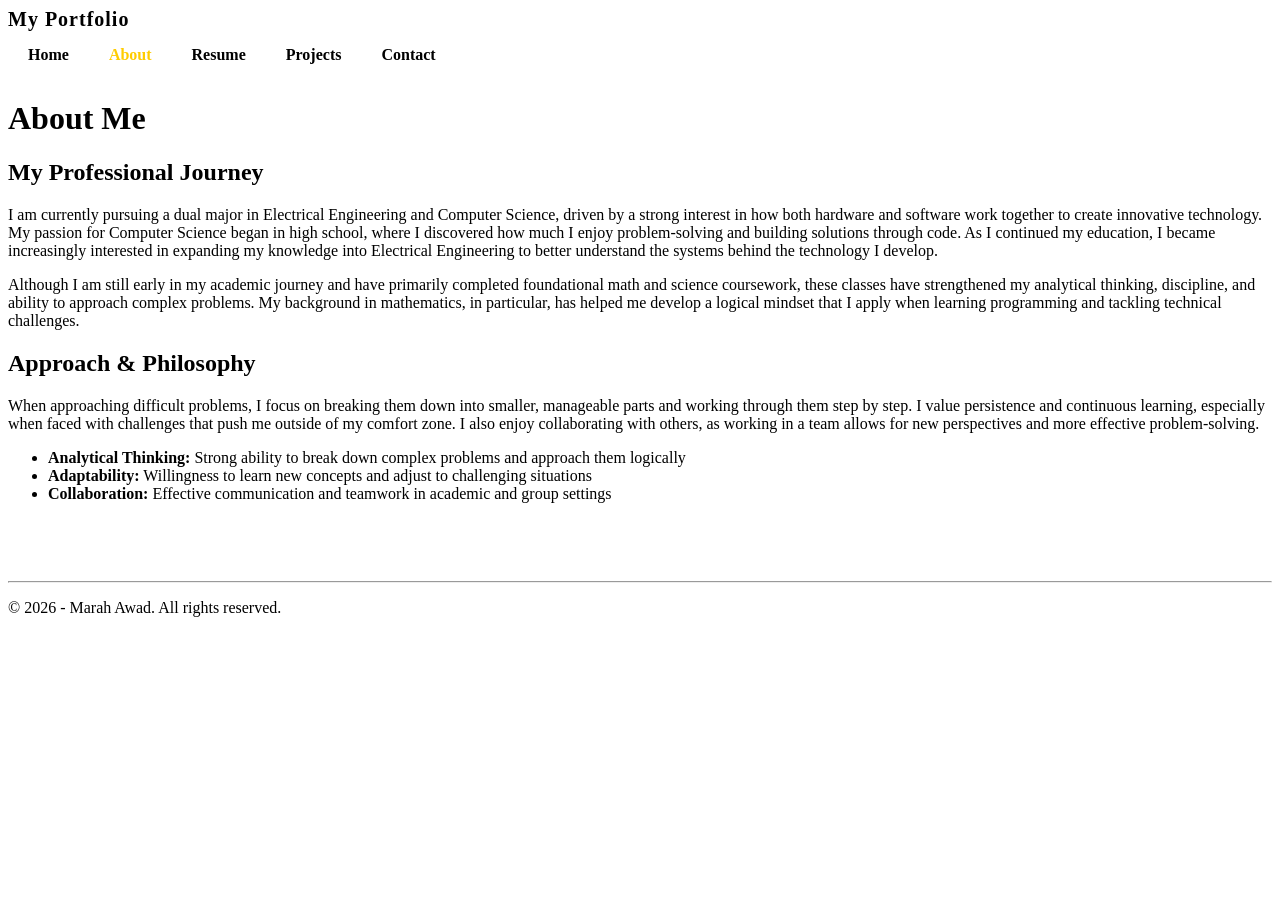
==== about.html @ f0700022 "files added" ====
<!DOCTYPE html>
<html lang="en">
<head>
    <meta charset="UTF-8">
    <meta name="viewport" content="width=device-width, initial-scale=1.0">
    <title>About Me | Professional E-Portfolio</title>
    <link rel="stylesheet" href="style.css">
</head>
<body>

    <nav>
        <div class="logo">My Portfolio</div>
        <ul>
            <li><a href="index.html">Home</a></li>
            <li><a href="about.html" class="active">About</a></li>
            <li><a href="resume.html">Resume</a></li>
            <li><a href="projects.html">Projects</a></li>
            <li><a href="contact.html">Contact</a></li>
        </ul>
    </nav>

    <main class="content-container">
        <header>
            <h1>About Me</h1>
        </header>

        <section class="bio-narrative">
            <h2>My Professional Journey</h2>
            <p>I am currently pursuing a dual major in Electrical Engineering and Computer Science, 
                driven by a strong interest in how both hardware and software work together to create 
                innovative technology. My passion for Computer Science began in high school, where 
                I discovered how much I enjoy problem-solving and building solutions through code. 
                As I continued my education, I became increasingly interested in expanding my knowledge 
                into Electrical Engineering to better understand the systems behind the technology 
                I develop.</p>
            <p>
                Although I am still early in my academic journey and have primarily completed foundational
                 math and science coursework, these classes have strengthened my analytical thinking, 
                 discipline, and ability to approach complex problems. My background in mathematics, 
                 in particular, has helped me develop a logical mindset that I apply when learning 
                 programming and tackling technical challenges.
            </p>
        </section>

        <section class="personal-attributes">
            <h2>Approach & Philosophy</h2>
            <p>
                When approaching difficult problems, I focus on breaking them down into smaller, 
                manageable parts and working through them step by step. I value persistence and continuous 
                learning, especially when faced with challenges that push me outside of my comfort zone. 
                I also enjoy collaborating with others, as working in a team allows for new perspectives 
                and more effective problem-solving.
            </p>
            <ul>
                <li><strong>Analytical Thinking:</strong> Strong ability to break down complex problems and approach them logically</li>
                <li><strong>Adaptability:</strong> Willingness to learn new concepts and adjust to challenging situations</li>
                <li><strong>Collaboration:</strong> Effective communication and teamwork in academic and group settings</li>
            </ul>
        </section>
    </main>

    <br><br><br>
    <hr>
    <footer>
        <p>&copy; 2026 - Marah Awad. All rights reserved.</p>
    </footer>

</body>
</html>
---- style.css ----
nav ul {
    list-style-type: none;
    margin: 0;
    padding: 0;
    display: flex;
    background-color: white;
}

.logo {
    font-size: 20px;
    font-weight: 600;
    letter-spacing: 1px;
}

nav li {
    padding: 15px 20px;
}

/* Style the links */
nav a {
    text-decoration: none;
    color: black;
    font-weight: bold;
}

nav a.active {
    color: #ffcc00;
}

nav a:hover {
    text-decoration: underline;
}

.hero-section {
    display: flex;
    flex-direction: column;
    align-items: center;
    justify-content: center;
    text-align: center;
    padding: 50px 20px;
}

.profile-img {
    max-width: 300px;
    height: auto;
    /*border-radius: 50%;*/
    margin-bottom: 20px;
}
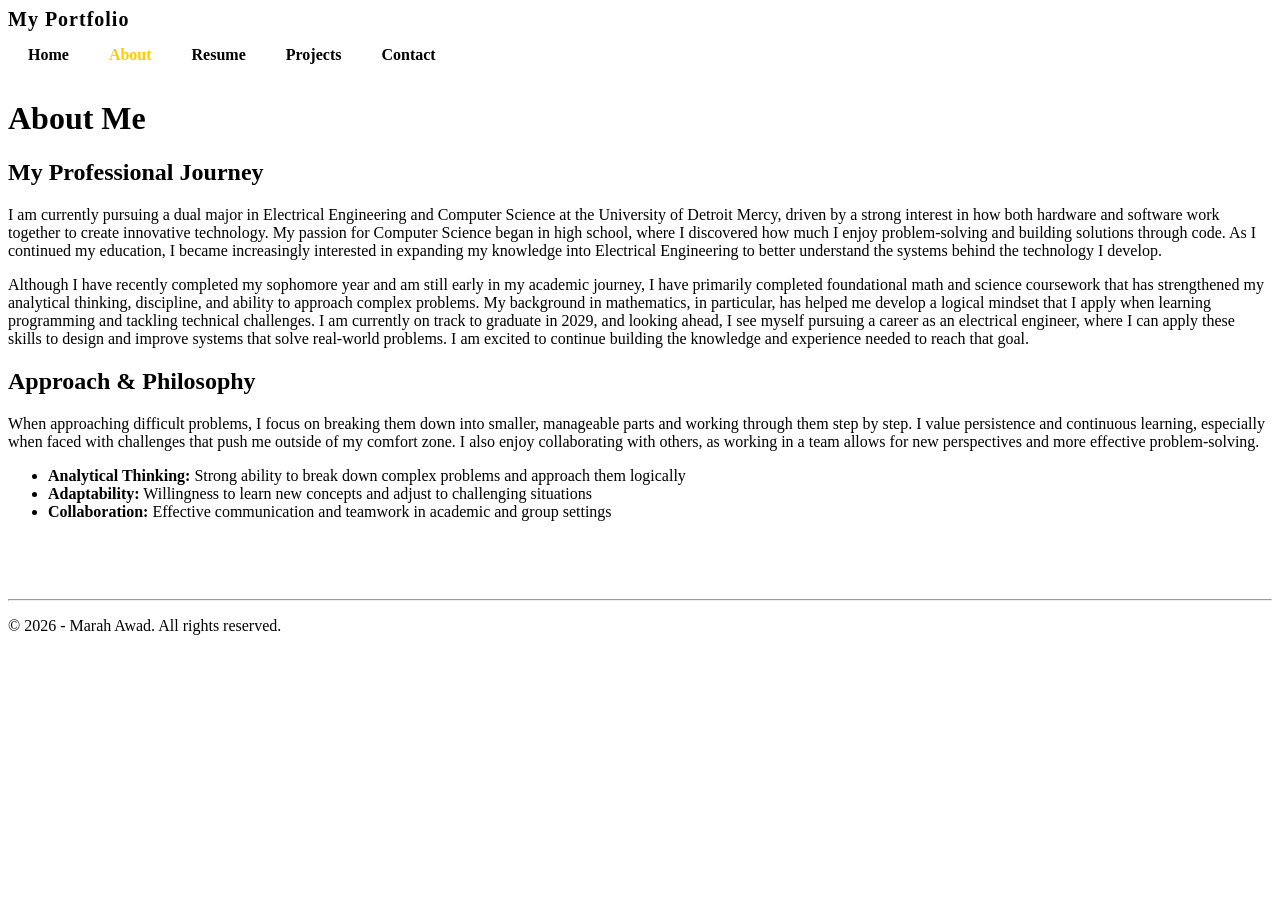
==== commit 75d284b6: "edited" ====
--- a/about.html
+++ b/about.html
@@ -26,19 +26,23 @@
 
         <section class="bio-narrative">
             <h2>My Professional Journey</h2>
-            <p>I am currently pursuing a dual major in Electrical Engineering and Computer Science, 
-                driven by a strong interest in how both hardware and software work together to create 
-                innovative technology. My passion for Computer Science began in high school, where 
-                I discovered how much I enjoy problem-solving and building solutions through code. 
+            <p>I am currently pursuing a dual major in Electrical Engineering and Computer Science at the 
+                University of Detroit Mercy, driven by a strong interest in how both hardware and software
+                 work together to create innovative technology. My passion for Computer Science began 
+                 in high school, where I discovered how much I enjoy problem-solving and building solutions through code. 
                 As I continued my education, I became increasingly interested in expanding my knowledge 
                 into Electrical Engineering to better understand the systems behind the technology 
                 I develop.</p>
             <p>
-                Although I am still early in my academic journey and have primarily completed foundational
-                 math and science coursework, these classes have strengthened my analytical thinking, 
-                 discipline, and ability to approach complex problems. My background in mathematics, 
-                 in particular, has helped me develop a logical mindset that I apply when learning 
-                 programming and tackling technical challenges.
+                Although I have recently completed my sophomore year and am still early in my academic journey, I 
+                have primarily completed foundational
+                math and science coursework that has strengthened my analytical thinking, 
+                discipline, and ability to approach complex problems. My background in mathematics, 
+                in particular, has helped me develop a logical mindset that I apply when learning 
+                programming and tackling technical challenges. I am currently on track to graduate in 2029, 
+                and looking ahead, I see myself pursuing a career as an electrical engineer, where I can apply 
+                these skills to design and improve systems that solve real-world problems. I am excited to continue 
+                building the knowledge and experience needed to reach that goal.
             </p>
         </section>
 
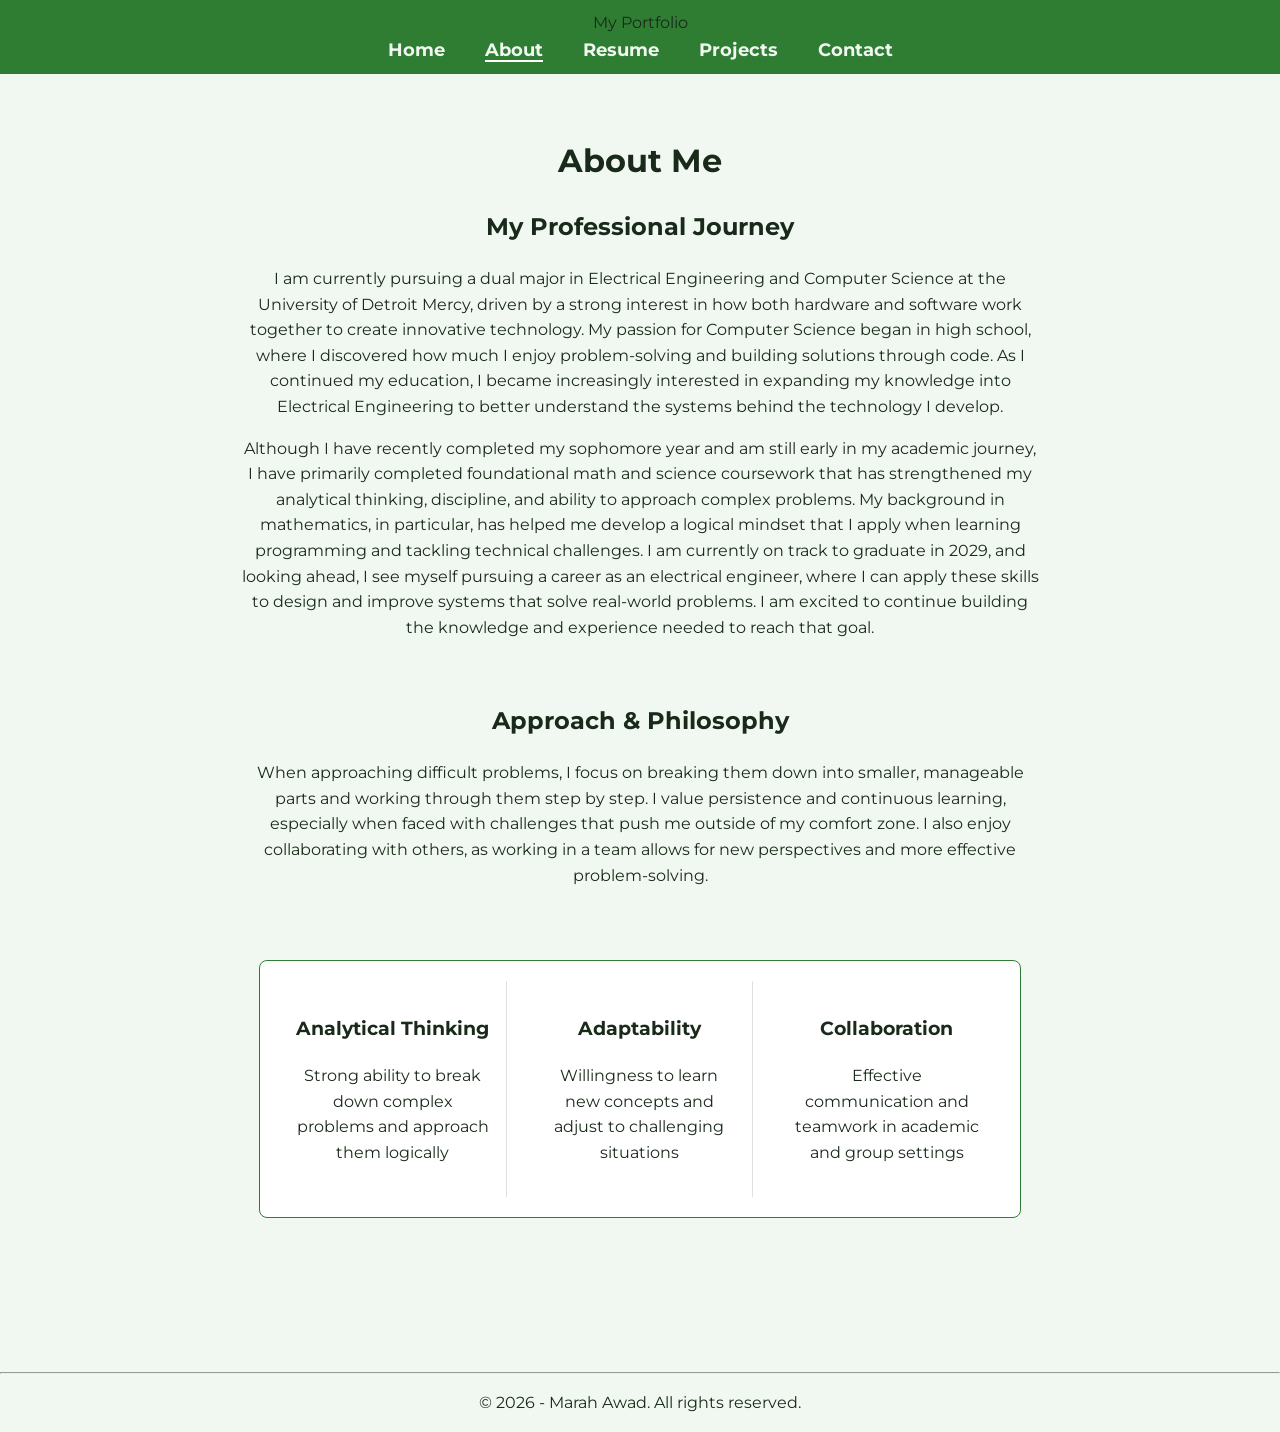
==== commit dfdd954c: "final (?) changes" ====
--- a/about.html
+++ b/about.html
@@ -45,7 +45,7 @@
                 building the knowledge and experience needed to reach that goal.
             </p>
         </section>
-
+        <br>
         <section class="personal-attributes">
             <h2>Approach & Philosophy</h2>
             <p>
@@ -55,11 +55,21 @@
                 I also enjoy collaborating with others, as working in a team allows for new perspectives 
                 and more effective problem-solving.
             </p>
-            <ul>
-                <li><strong>Analytical Thinking:</strong> Strong ability to break down complex problems and approach them logically</li>
-                <li><strong>Adaptability:</strong> Willingness to learn new concepts and adjust to challenging situations</li>
-                <li><strong>Collaboration:</strong> Effective communication and teamwork in academic and group settings</li>
-            </ul>
+            <br>
+            <div class="about-table-grid">
+                <div class="about-table-col">
+                    <h3><strong>Analytical Thinking</strong></h3>
+                    <p>Strong ability to break down complex problems and approach them logically</p>
+                </div>
+                <div class="about-table-col">
+                    <h3><strong>Adaptability</strong></h3>
+                    <p>Willingness to learn new concepts and adjust to challenging situations</p>
+                </div>
+                <div class="about-table-col">
+                    <h3><strong>Collaboration</strong></h3>
+                    <p>Effective communication and teamwork in academic and group settings</p>
+                </div>
+            </div>
         </section>
     </main>
 
--- a/style.css
+++ b/style.css
@@ -1,48 +1,153 @@
-nav ul {
-    list-style-type: none;
+@import url('https://fonts.googleapis.com/css2?family=Montserrat:wght@400;700&display=swap');
+
+/* Global Styles for All Pages */
+body {
+    font-family: 'Montserrat', sans-serif; /* Professional Font */
     margin: 0;
     padding: 0;
-    display: flex;
-    background-color: white;
+    line-height: 1.6;
+    background-color: #f1f8f1; /* Light, soft green background */
+    color: #1a2a1a; /* Dark charcoal green text (cite: 8) */
+    text-align: center; /* CENTER ALL TEXT ON ALL PAGES */
 }
 
-.logo {
-    font-size: 20px;
-    font-weight: 600;
-    letter-spacing: 1px;
+/* Base style for consistent buttons across the site */
+.btn, .btn-download {
+    display: inline-block;
+    padding: 10px 20px;
+    background-color: #2e7d32; /* Dark professional green */
+    color: white;
+    text-decoration: none;
+    border-radius: 5px;
+    font-weight: bold;
+    margin-top: 10px;
 }
 
-nav li {
-    padding: 15px 20px;
+/* Navigation Container */
+nav {
+    background-color: #2e7d32; /* Dark professional green */
+    padding: 10px 0;
+    width: 100%;
 }
 
-/* Style the links */
-nav a {
-    text-decoration: none;
-    color: black;
-    font-weight: bold;
+/* The List Wrapper */
+nav ul {
+    list-style-type: none;    /* REMOVES BULLET POINTS [cite: 8] */
+    margin: 0;
+    padding: 0;
+    display: flex;            /* PUTS ITEMS IN A STRAIGHT LINE */
+    justify-content: center;  /* CENTERS THE LINKS IN THE LINE */
 }
 
-nav a.active {
-    color: #ffcc00;
+/* Individual Navigation Tabs */
+nav li {
+    margin: 0 20px;           /* Adds horizontal spacing between tabs [cite: 8] */
 }
 
-nav a:hover {
-    text-decoration: underline;
+/* Styling the Links */
+nav a {
+    text-decoration: none;    /* Removes the default underline */
+    color: #f1f8f1;           /* Light green text for contrast */
+    font-weight: 700;         /* Uses the heavier weight of Montserrat */
+    font-size: 1.1rem;
+    transition: color 0.3s;   /* Smooth color change on hover */
 }
 
+/* Hover effect to show interactivity [cite: 8] */
+nav a:hover {
+    color: #ffffff;           /* Turns white when hovered */
+    text-decoration: underline; 
+}
+
+/* Highlight the link for the page the user is currently on */
+nav a.active {
+    border-bottom: 2px solid #ffffff; /* Adds a clean underline to the active tab */
+}
+
+/* Home Page Hero Section */
 .hero-section {
     display: flex;
     flex-direction: column;
-    align-items: center;
-    justify-content: center;
-    text-align: center;
-    padding: 50px 20px;
+    align-items: center; /* Horizontal Center */
+    justify-content: center; /* Vertical Center */
+    padding: 100px 20px; /* More spacing than other sections */
+    background-color: #f1f8f1; /* Light green background */
 }
 
 .profile-img {
-    max-width: 300px;
-    height: auto;
-    /*border-radius: 50%;*/
-    margin-bottom: 20px;
-}+    width: 450px; /* Prof's request: LARGER image (adjust as needed) */
+    height: 450px; /* Must be square to be a perfect circle */
+    object-fit: cover; /* Ensures the photo doesn't stretch */
+    border-radius: 50%; /* MAKES IT A CIRCLE (cite: 11) */
+    border: 5px solid #2e7d32; /* Optional: adds a nice dark green border */
+    margin-bottom: 30px;
+}
+
+/* Projects Page Styling */
+.content-container {
+    max-width: 800px; /* Keeps the text "chunked" and readable */
+    margin: 0 auto;
+    padding: 40px;
+}
+
+.project-entry {
+    margin-bottom: 60px; /* Spacing between projects */
+    display: flex;
+    flex-direction: column; /* Stack all project parts vertically */
+    align-items: center; /* Center everything within the stack */
+}
+
+/* Optional: Styling for a placeholder div if you don't have images yet */
+.image-placeholder {
+    width: 80%;
+    height: 300px;
+    background-color: #e0e0e0;
+    color: #555;
+    display: flex;
+    align-items: center;
+    justify-content: center;
+    border-radius: 10px;
+    margin-top: 20px;
+}
+
+/* This creates your 1-row, 3-column layout */
+.about-table-grid {
+    display: grid;
+    grid-template-columns: 1fr 1fr 1fr; /* 3 equal columns in 1 row */
+    gap: 20px; /* Space between the columns */
+    width: 90%;
+    margin: 30px auto;
+    background-color: #ffffff; /* White background to pop against the light green */
+    border: 1px solid #2e7d32; /* Subtle dark green border for professional ethos */
+    border-radius: 8px;
+    padding: 20px;
+}
+
+.about-table-col {
+    padding: 15px;
+    /* Optional: adds a vertical line between columns for a "table" feel */
+    border-right: 1px solid #e0e0e0; 
+}
+
+/* Removes the border from the very last column */
+.about-table-col:last-child {
+    border-right: none;
+}
+
+/* Ensures all text inside these columns is centered as you requested */
+.about-table-col h3, .about-table-col p {
+    text-align: center;
+}
+
+.resume-section{
+    ul {
+        list-style-type: none; /* Removes bullets */
+        padding: 0;           /* Removes default left padding */
+        margin: 0;            /* Removes default margins */
+    }
+}
+
+/* Removes bullet points from every list on all pages */
+li {
+    list-style-type: none;
+}
